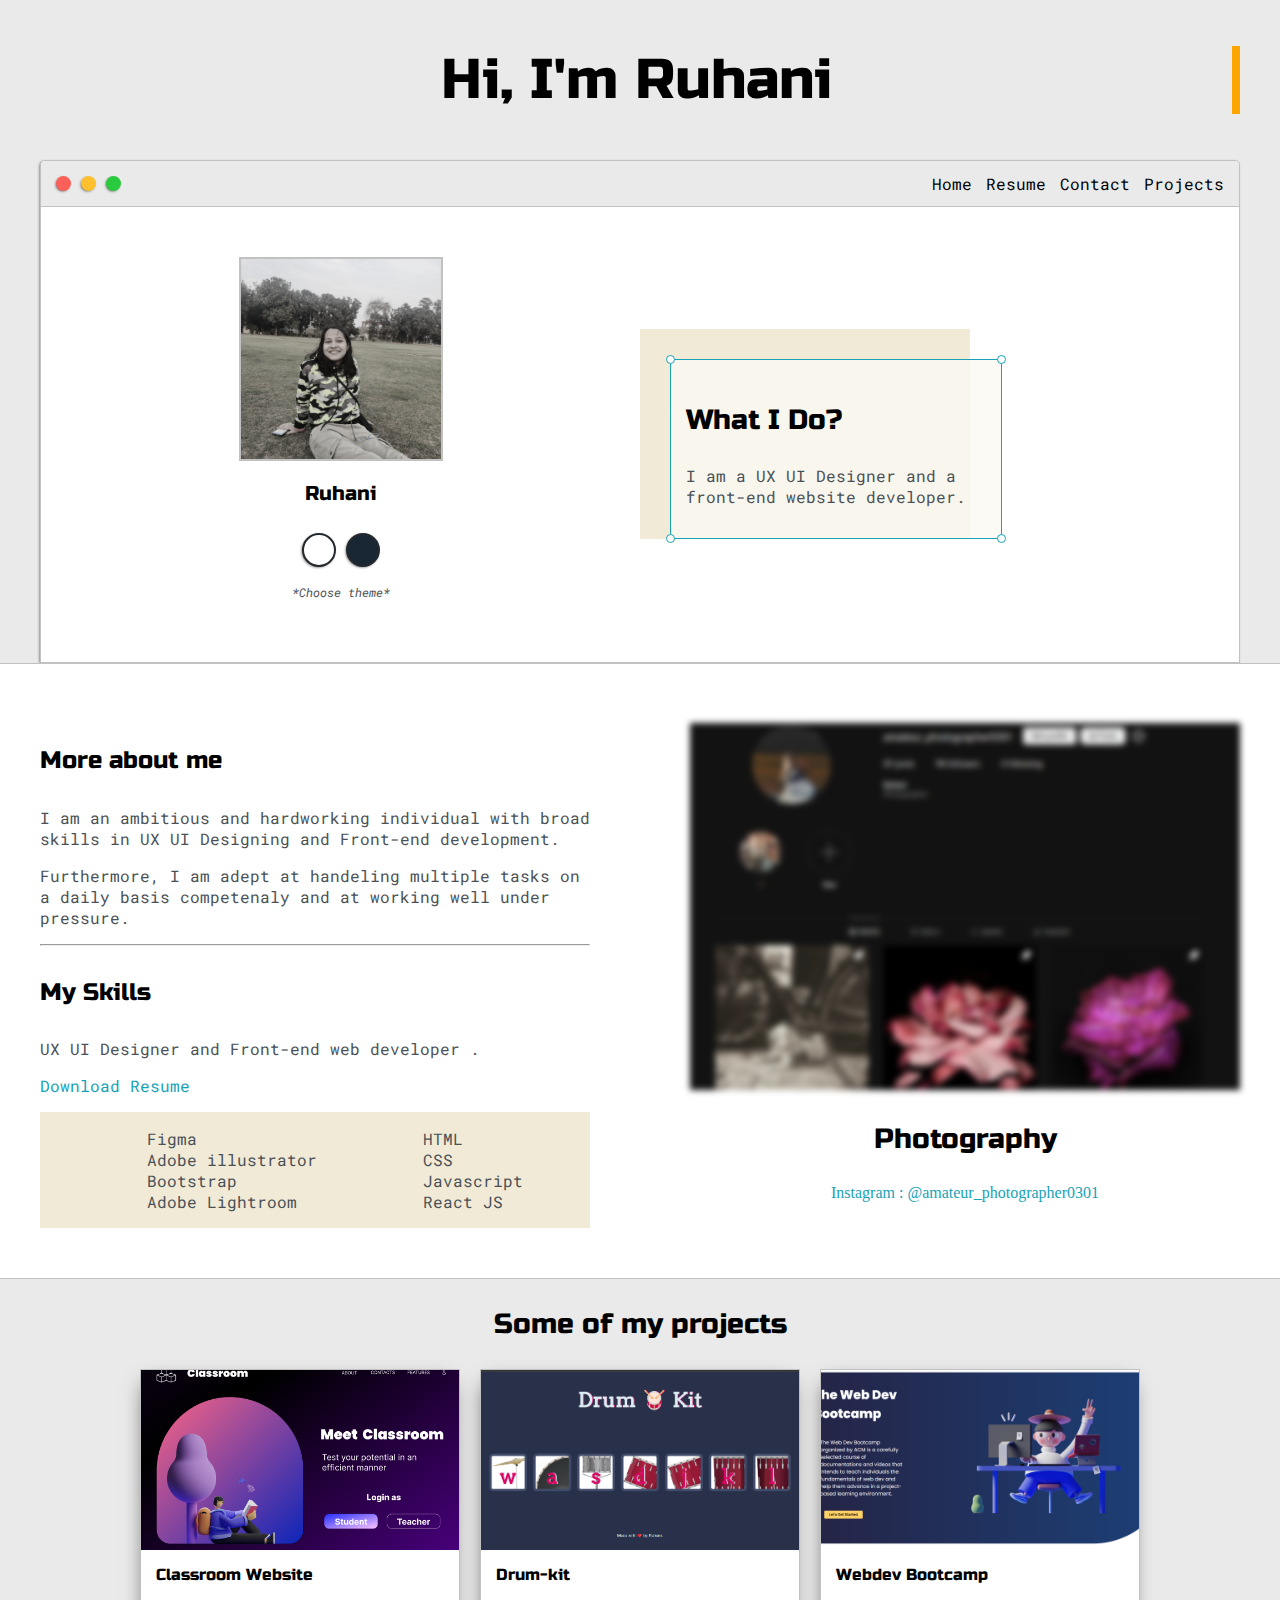
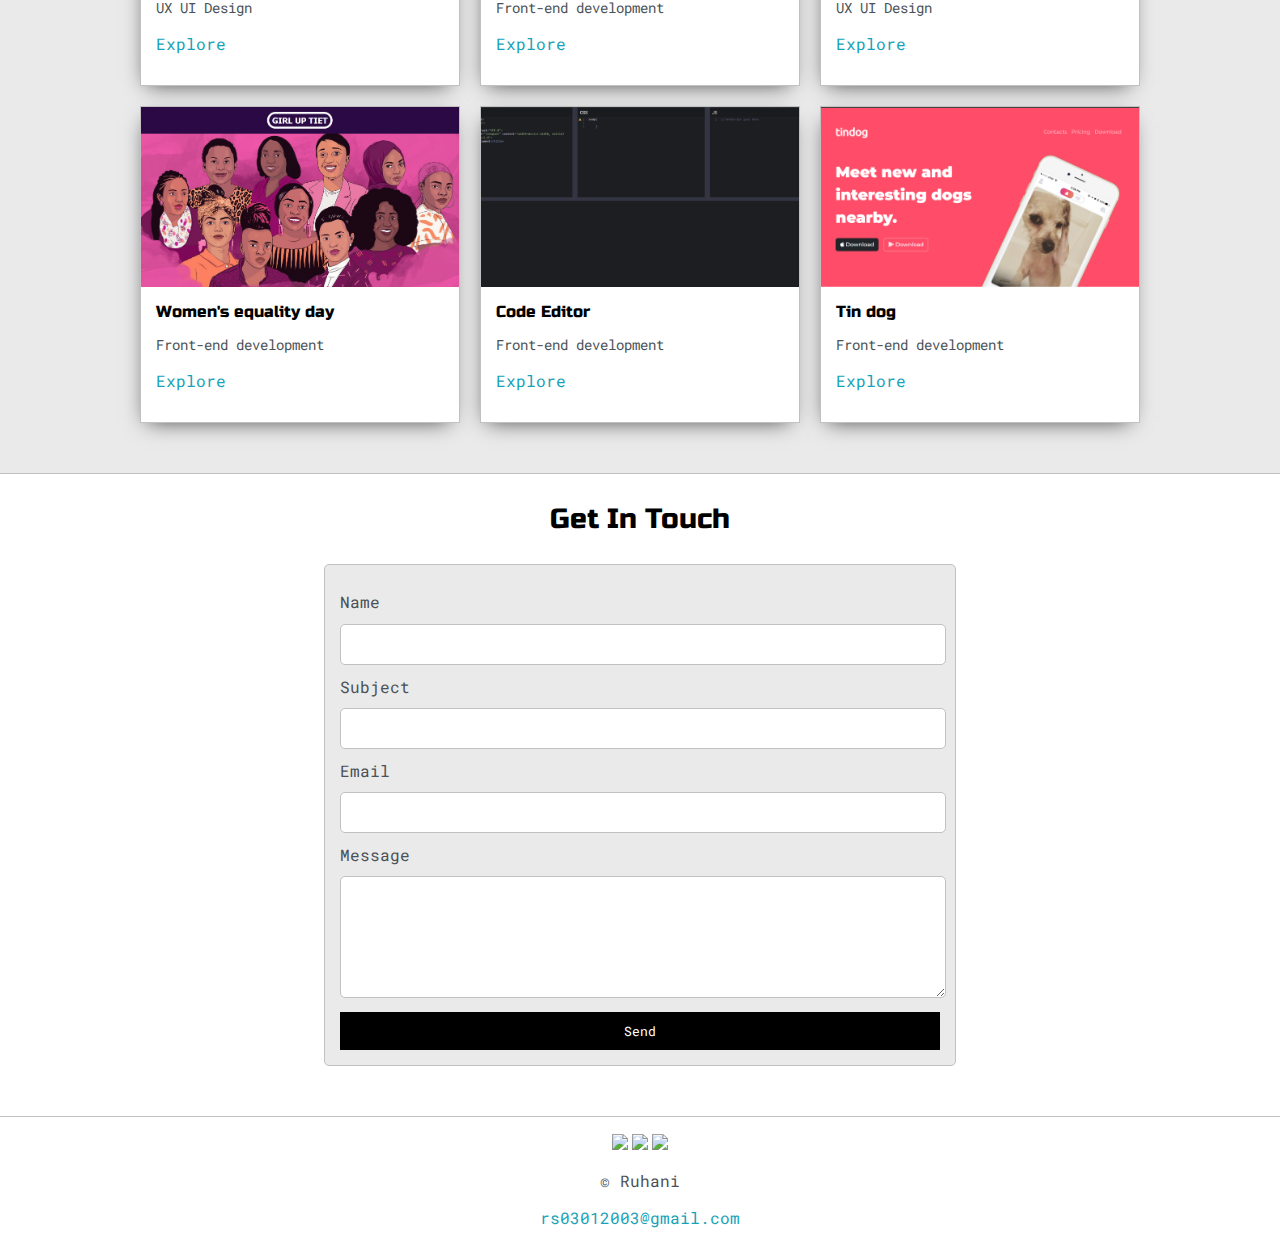
==== index.html @ 58c83f44 "Update index.html" ====
<!DOCTYPE html>
<html>
<head>
	<title>Ruhani</title>


	<meta name="viewport" content="width=device-width, initial-scale=1, maximum-scale=1, minimum-scale=1" />

	<link href="https://fonts.googleapis.com/css2?family=Russo+One&display=swap" rel="stylesheet">

	<link href="https://fonts.googleapis.com/css2?family=Roboto+Mono:wght@500&family=Russo+One&display=swap" rel="stylesheet">

	<link rel="stylesheet" type="text/css" href="styles.css">
	<link id="theme-style" rel="stylesheet" type="text/css" href="">
</head>
<body>

	<section class="s1">
		<div class="main-container">
			<div class="greeting-wrapper">
				<h1 class="hi">Hi, I'm Ruhani</h1>
			</div>
      <div class="intro-wrapper">
				<div class="nav-wrapper">

					<!-- Link around dots-wrapper added after tutorial video -->
					<a href="index.html">
						<div class="dots-wrapper">
							<div id="dot-1" class="browser-dot"></div>
							<div id="dot-2" class="browser-dot"></div>
							<div id="dot-3" class="browser-dot"></div>
						</div>
					</a>


					<ul id="navigation">
						<span><li><a href="index.html">Home</a></li></span>
						<span>
						<li><a href="resume.html">Resume</a></li></span>
					<span><li><a href="index.html#contact">Contact</a></li></span>
					<li>
						 <a href="index.html#projects">Projects</a>
 						</li>

					</ul>
				</div>
        <div class="left-column">
					<img id="profile_pic" src="img.jpg">
					<h5 style="text-align: center;line-height: 0;">Ruhani</h5>

					<div id="theme-options-wrapper">
						<div data-mode="light" id="light-mode" class="theme-dot"></div>
						<div data-mode="blue" id="blue-mode" class="theme-dot"></div>
					</div>

					<p id="settings-note">*Choose theme*</p>
				</div>
        <div class="right-column">

					<div id="preview-shadow">
						<div id="preview">
							<div id="corner-tl" class="corner"></div>
							<div id="corner-tr" class="corner"></div>
							<h3>What I Do?</h3>
							<p>I am a UX UI Designer and a front-end website developer.</p>
							<div id="corner-br" class="corner"></div>
							<div id="corner-bl" class="corner"></div>
						</div>
					</div>
				</div>
			</div>
		</div>
	</section>
  <section class="s2">
		<div class="main-container">

			<div class="about-wrapper">
				<div class="about-me">
					<h4>More about me</h4>
          <p>I am an ambitious and hardworking individual with broad skills in UX UI Designing and Front-end development.</p>
          <p>Furthermore, I am adept at handeling multiple tasks on a daily basis competenaly and at working well under pressure.</p>
          <hr>

					<h4>My Skills</h4>

					<p>UX UI Designer and Front-end web developer .</p>
<p>
  <a href="Resume.pdf">Download Resume</a></p>
          <div id="skills">
						<ul>
							<li>Figma</li>
							<li>Adobe illustrator</li>
							<li>Bootstrap</li>
              <li>
                Adobe Lightroom
              </li>
						</ul>

						<ul>
							<li>HTML</li>
							<li>CSS</li>
							<li>Javascript</li>
							<li>React JS</li>
						</ul>

					</div>

				</div>
        <div class="social-links">
       				<a href="https://www.instagram.com/amateur_photographer0301/c"><img id="social_img" src="sc.png"></a>
       					<h3>Photography</h3>

       					<a target="_blank" href="https://www.instagram.com/amateur_photographer0301/">Instagram : @amateur_photographer0301</a>
       					<br>
       				</div>
       			</div>

       		</div>
       	</section>
        <section id="projects" class="s1">
      		<div class="main-container">
      			<h3 style="text-align: center;">Some of my projects</h3>

      			<div class="post-wrapper">

      				<div>
      					<div class="post">
      						<a href="https://www.figma.com/file/xwanx9WBOenr9m5w8XetvR/classroom?node-id=0%3A1&t=QHtj2u2IHpOjBdcT-1"><img class="thumbnail" src="classroom.png">
      						<div class="post-preview">
      							<h6 class="post-title">Classroom Website</h6>
      							<p class="post-intro">UX UI Design </p>
      							<p>
                    <a href="https://www.figma.com/file/xwanx9WBOenr9m5w8XetvR/classroom?node-id=0%3A1&t=QHtj2u2IHpOjBdcT-1">Explore</a>
                    </p>
      						</div></a>
      					</div>
      				</div>
              <div>
					<div class="post">
						<img class="thumbnail" src="drumkit.png">
						<div class="post-preview">
							<h6 class="post-title">Drum-kit</h6>
							<p class="post-intro">Front-end development</p>
							<p>
              <a href="">Explore</a>
              </p>
						</div>
					</div>
				</div>
        <div>
					<div class="post">
						<a href="https://acm-webdev-site.netlify.app/"><img class="thumbnail" src="webdev.png">
						<div class="post-preview">
							<h6 class="post-title">Webdev Bootcamp</h6>
							<p class="post-intro">UX UI Design</p>
							<p>
            <a href="https://acm-webdev-site.netlify.app/">Explore</a></p>
						</div></a>
					</div>
				</div>
				<div class="post">
					<a href="https://ruhani0301.github.io/Women_Equality/"><img class="thumbnail" src="wmneq.png">
					<div class="post-preview">
						<h6 class="post-title">Women's equality day</h6>
						<p class="post-intro">Front-end development</p>
						<p>
						<a href="https://ruhani0301.github.io/Women_Equality/">Explore</a>
						</p>
					</div></a>

			</div>
			<div class="post">
				<a href="https://ruhani0301.github.io/codeditor/"><img class="thumbnail" src="markdown.png">
				<div class="post-preview">
					<h6 class="post-title">Code Editor</h6>
					<p class="post-intro">Front-end development</p>
					<p>
					<a href="https://ruhani0301.github.io/codeditor/">Explore</a>
					</p>
				</div></a>


		</div>
		<div class="post">
			<a href="https://ruhani0301.github.io/TINDOG/"><img class="thumbnail" src="tindog.png"></a>
			<div class="post-preview">
				<h6 class="post-title">Tin dog</h6>
				<p class="post-intro">Front-end development</p>
				<p>
				<a href="https://ruhani0301.github.io/TINDOG/">Explore</a>
				</p>
			</div>

	</section>
  <section class="s2">
		<div class="main-container">
			<a href=""></a>
			<h3 style="text-align: center;">Get In Touch</h3>

			<form id="contact-form"  action="mailto:rs03012003@gmail.com">
				<a name="contact"></a>

				<label>Name</label>
				<input class="input-field" type="text" name="name">

				<label>Subject</label>
				<input class="input-field" type="text" name="subject">

				<label>Email</label>
				<input class="input-field" type="text" name="email">

				<label>Message</label>
				<textarea class="input-field" name="message"></textarea>

				<input id="submit-btn" type="submit" value="Send" >
			</form>
		</div>
	</section>
  <div class="footer">
  <p></p>
</div>
<footer>
  <div style="text-align: center" class="footerlinks">
    <a href="https://www.instagram.com/amateur_photographer0301/c"><img src="https://img.icons8.com/stickers/50/null/instagram-new--v1.png"/></a>
  <span> <a href="https://www.linkedin.com/in/ruhani-05323522a/"><img src="https://img.icons8.com/stickers/50/null/linkedin-circled.png"/></a></span>
<span><a href="https://github.com/ruhani0301"><img src="https://img.icons8.com/stickers/50/null/github.png"/></a></span>
  </div>
  <p  style="text-align: center">© Ruhani </p>
  <p style="text-align: center"><a href="mailto:rs03012003@gmail.com">rs03012003@gmail.com</a></p>
</footer>

	<script type="text/javascript" src="script.js"></script>
</body>
</html>

</body>
---- styles.css ----
:root{
	--mainColor:#eaeaea;
	--secondaryColor:#fff;

	--borderColor:#c1c1c1;

	--mainText:black;
	--secondaryText:#4b5156;

	--themeDotBorder:#24292e;

	--previewBg:rgb(251, 249, 243, 0.8);
	--previewShadow:#f0ead6;


	--buttonColor:black;


}



html, body{
	padding: 0;
	margin: 0;
	scroll-behavior: smooth;
}

body *{
	transition: 0.3s;
}


h1, h2, h3, h4, h5, h6, strong{
	color: var(--mainText);
	font-family: 'Russo One', sans-serif;
	font-weight: 500;
}

p, li, span, label, input, textarea{
	color: var(--secondaryText);
	font-family: 'Roboto Mono', monospace;
}

a{
	text-decoration: none;
	color:#17a2b8;
}

ul{
	list-style: none;
}

h1 { font-size: 56px;}
h2 { font-size: 36px;}
h3 { font-size: 28px;}
h4 { font-size: 24px;}
h5 { font-size: 20px;}
h6 { font-size: 16px;}


.s1{
	background-color: var(--mainColor);
	border-bottom:1px solid var(--borderColor);
	overflow:auto;
}

.s2{
	background-color: var(--secondaryColor);
	border-bottom:1px solid var(--borderColor);
	overflow:auto;
}




.main-container{
	width: 1200px;
	margin: 0 auto;
}


.greeting-wrapper{
	display: grid;
	text-align: center;
	align-content: center;
	min-height: 10em;
  @keyframes typing {
  from { width: 0 }
  to { width: 100% }
}


}

.intro-wrapper{
	background-color: var(--secondaryColor);
	border:1px solid var(--borderColor);
	border-radius:5px 5px 0 0;


	-webkit-box-shadow: -1px 1px 3px -1px rgba(0,0,0,0.75);
	-moz-box-shadow: -1px 1px 3px -1px rgba(0,0,0,0.75);
	box-shadow: -1px 1px 3px -1px rgba(0,0,0,0.75);

	display: grid;
	grid-template-columns: 1fr 1fr;
	grid-template-areas:
		'nav-wrapper nav-wrapper'
		'left-column right-column'
	;
}


.nav-wrapper{
	border-radius:5px 5px 0 0;
	grid-area:nav-wrapper;
	border-bottom: 1px solid var(--borderColor);
	display: flex;
	justify-content: space-between;
	align-items: center;
	background-color: var(--mainColor);
}

#navigation a{
	color:var(--mainText);
}


#navigation{
	margin:0;
	padding: 10px;
}

#navigation li{
	display: inline-block;
	margin-right: 5px;
	margin-left:5px;
}

.dots-wrapper{
	display: flex;
	padding: 10px;
}

#dot-1{
	background-color:  #FC6058;
}

#dot-2{
	background-color:  #FEC02F;
}

#dot-3{
	background-color:  #2ACA3E;
}

.browser-dot{
	background-color: black;
	height: 15px;
	width: 15px;
	border-radius: 50%;
	margin: 5px;

	-webkit-box-shadow: -1px 1px 3px -1px rgba(0,0,0,0.75);
	-moz-box-shadow: -1px 1px 3px -1px rgba(0,0,0,0.75);
	box-shadow: -1px 1px 3px -1px rgba(0,0,0,0.75);

}


.left-column{
	grid-area: left-column;
	padding-top:50px;
	padding-bottom: 50px;
}

#profile_pic{
	display: block;
	margin:0 auto;

	height: 200px;
	width: 200px;
	object-fit: cover;
	border:2px solid var(--borderColor);
}


#theme-options-wrapper{
	display: flex;
	justify-content: center;
}

.theme-dot{
	height: 30px;
	width: 30px;
	background-color: black;
	border-radius: 50%;

	margin: 5px;
	border:2px solid var(--themeDotBorder);

	-webkit-box-shadow: -1px 1px 3px -1px rgba(0,0,0,0.75);
	-moz-box-shadow: -1px 1px 3px -1px rgba(0,0,0,0.75);
	box-shadow: -1px 1px 3px -1px rgba(0,0,0,0.75);

	cursor: pointer;
}


.theme-dot:hover{
	border-width: 5px;
}


#light-mode{
	background-color: #fff;
}

#blue-mode{
	background-color: #192734;
}

#green-mode{
	background-color: #78866b;
}

#purple-mode{
	background-color: #7E4C74;
}

#settings-note{
	font-size: 12px;
	font-style: italic;
	text-align: center;
}

.right-column{
	grid-area: right-column;
	display: grid;
	align-content: center;

	padding-top: 50px;
	padding-bottom: 50px;
}


#preview-shadow{
	background-color: var(--previewShadow);
	max-width: 300px;
	height: 180px;
	padding-left: 30px;
	padding-top: 30px;
}

#preview{
	width: 300px;
	border:1.5px solid #17a2b8;
	background-color: var(--previewBg);
	padding:15px;
	position: relative;
}

.corner{
	width:7px;
	height: 7px;
	border-radius: 50%;
	border:1.5px solid #17a2b8;
	background-color: #fff;
	position: absolute;
}

#corner-tl{
	top:-5px;
	left: -5px
}

#corner-tr{
	top:-5px;
	right: -5px
}


#corner-br{
	bottom:-5px;
	right: -5px
}


#corner-bl{
	bottom:-5px;
	left: -5px
}

.about-wrapper{
	display: grid;
	grid-template-columns: repeat(auto-fit, minmax(320px, 1fr));
	padding-bottom: 50px;
	padding-top: 50px;
	gap:100px;
}


#skills{
	display: flex;
	justify-content: space-evenly;
	background-color: var(--previewShadow);
}

.social-links{
	display: grid;
	align-content: center;
	text-align: center;
}

#social_img{
	width: 100%;
}


.post-wrapper{
	display: grid;
	grid-template-columns: repeat(auto-fit, 320px);
	gap:20px;
	justify-content: center;
	padding-bottom: 50px;
}

.post{
	border:1px solid var(--borderColor);
	-webkit-box-shadow: -2px 7px 21px -9px rgba(0,0,0,0.75);
	-moz-box-shadow: -2px 7px 21px -9px rgba(0,0,0,0.75);
	box-shadow: -2px 7px 21px -9px rgba(0,0,0,0.75);
}

.thumbnail{
	display: block;
	width: 100%;
	height:180px;
	object-fit: cover;
}

.post-preview{
	background-color: #fff;
	padding:15px;
}

.post-title{
	color:black;
	margin: 0;
}

.post-intro{
	color:#4b5156;
	font-size: 14px;
}


#contact-form{
	display: block;
	max-width: 600px;
	margin: 0 auto;
	border: 1px solid var(--borderColor);
	padding: 15px;
	border-radius: 5px;
	background-color: var(--mainColor);
	margin-bottom: 50px;

}

#contact-form label{
	line-height: 2.7em;
}

#contact-form textarea{
	min-height: 100px;
	font-size: 14px;
}


.input-field{
	width: 100%;
	padding-top: 10px;
	padding-bottom:10px;
	background-color: var(--secondaryColor);
	border-radius: 5px;
	border:1px solid var(--borderColor);
	font-size: 14px;
}


#submit-btn{
	margin-top: 10px;
	width: 100%;
	padding-top: 10px;
	padding-bottom:10px;
	color: #fff;
	background-color: var(--buttonColor);
	border:none;
}


@media screen and (max-width: 1200px){
	.main-container{
		width: 95%;
	}
}

@media screen and (max-width: 800px){
	.intro-wrapper{
		grid-template-columns: 1fr;
		grid-template-areas:
			'nav-wrapper'
			'left-column'
			'right-column'
		;
	}

	.right-column{
		justify-content: center;
	}

}

@media screen and (max-width: 400px){
	#preview-shadow{
		max-width: 280px;
		height: 180px;
		padding-left: 10px;
		padding-top: 10px;
	}

	#preview{
		width: 280px;

	}

}
.hi{
  overflow: hidden;
  border-right: .15em solid orange;
  white-space: nowrap;
  animation:
    typing 3.5s steps(30, end),
    blink-caret .5s step-end infinite;
}


@keyframes typing {
  from { width: 0 }
  to { width: 100% }
}


@keyframes blink-caret {
  from, to { border-color: transparent }
  50% { border-color: orange }
}

.post:hover  {
  transform: rotateY(180deg);
}
#social_img {
	-webkit-filter: blur(3px);
	filter: blur(3px);
	-webkit-transition: .3s ease-in-out;
	transition: .3s ease-in-out;
}
#social_img:hover {
	-webkit-filter: blur(0);
	filter: blur(0);
}
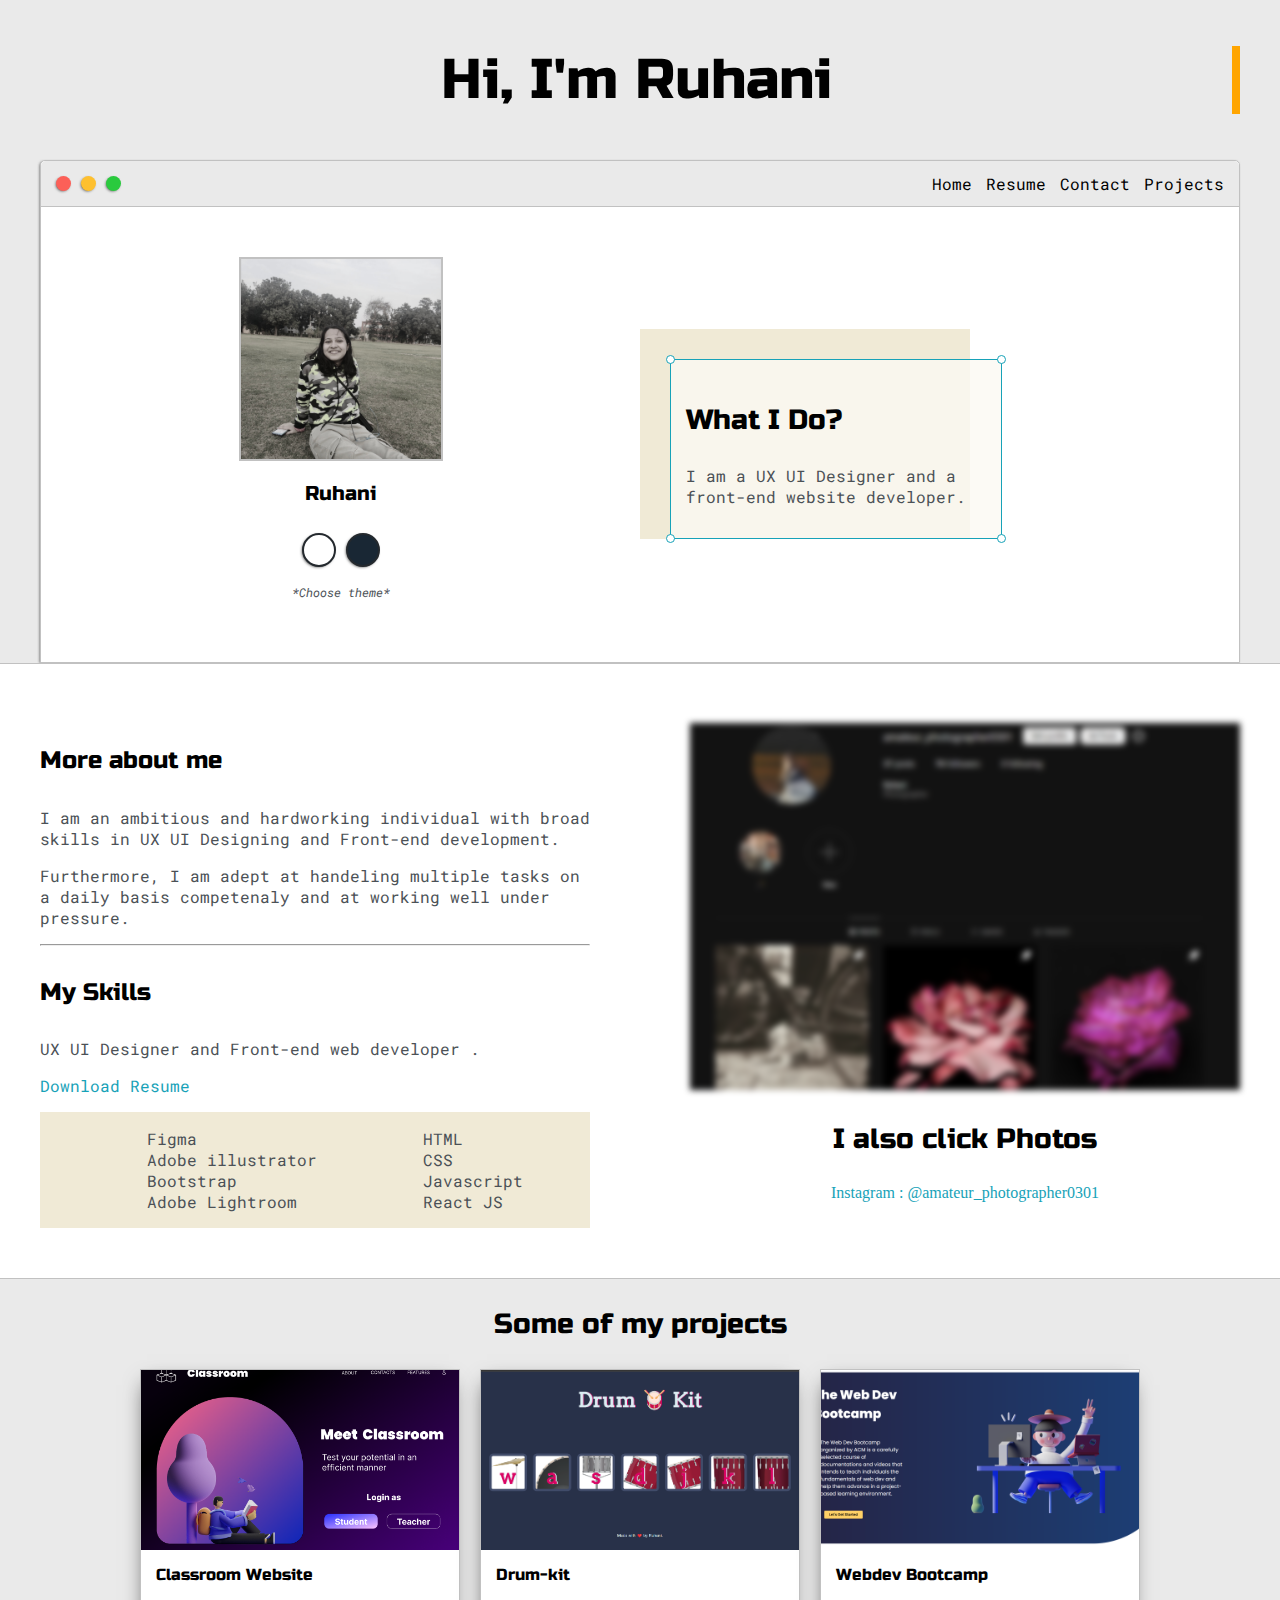
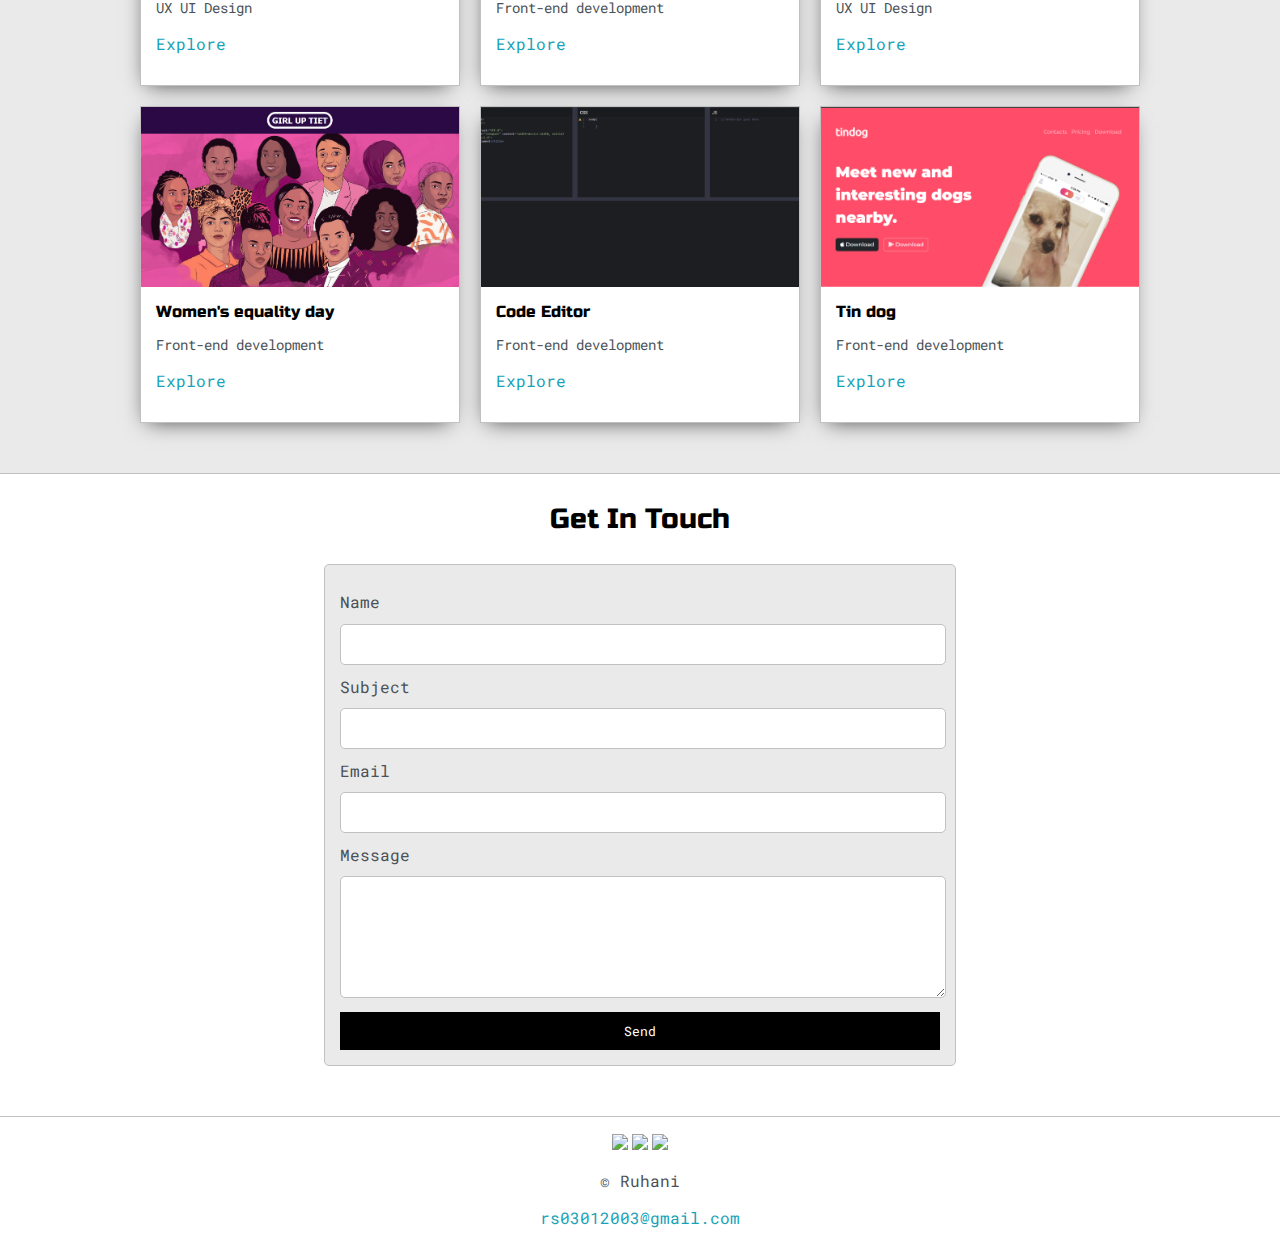
==== commit 8cba4552: "Update index.html" ====
--- a/index.html
+++ b/index.html
@@ -107,8 +107,8 @@
 
 				</div>
         <div class="social-links">
-       				<a href="https://www.instagram.com/amateur_photographer0301/c"><img id="social_img" src="sc.png"></a>
-       					<h3>Photography</h3>
+       				<a href="https://www.instagram.com/amateur_photographer0301/"><img id="social_img" src="sc.png"></a>
+       					<h3>I also click Photos</h3>
 
        					<a target="_blank" href="https://www.instagram.com/amateur_photographer0301/">Instagram : @amateur_photographer0301</a>
        					<br>
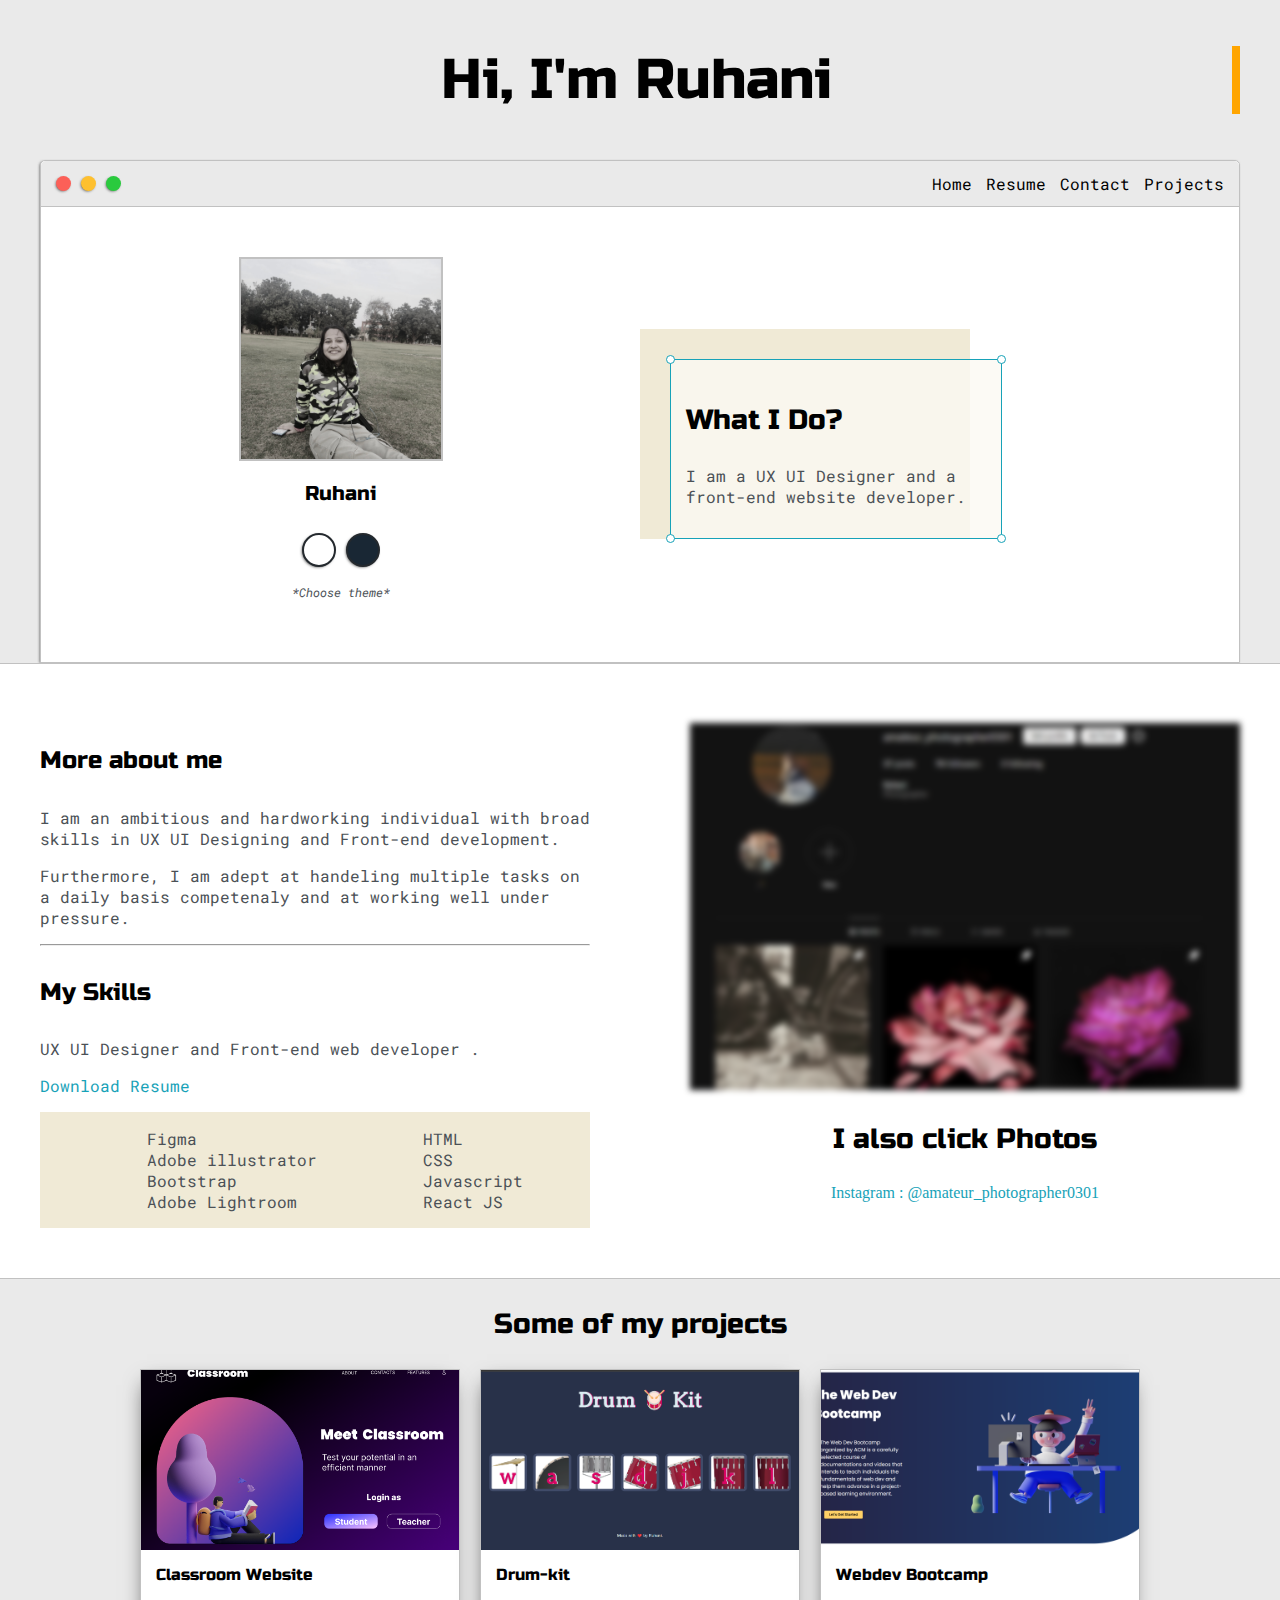
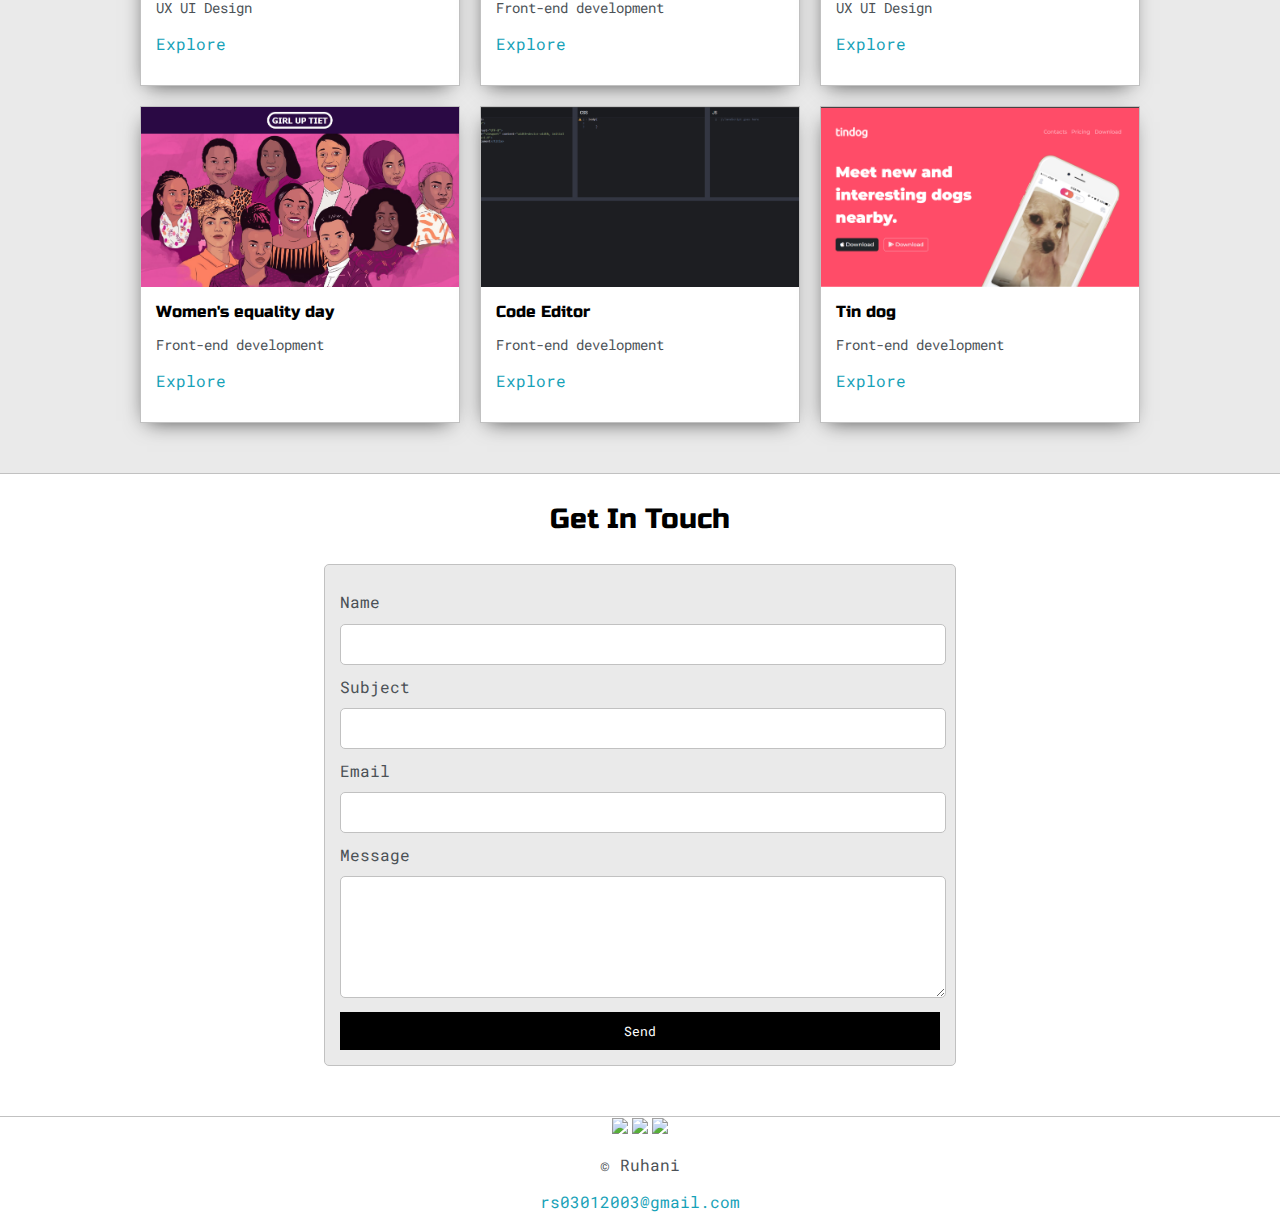
==== commit bb734db1: "Update index.html" ====
--- a/index.html
+++ b/index.html
@@ -1,7 +1,9 @@
 <!DOCTYPE html>
 <html>
 <head>
+	<link rel="shortcut icon" href="favicon (1).ico">
 	<title>Ruhani</title>
+	
 
 
 	<meta name="viewport" content="width=device-width, initial-scale=1, maximum-scale=1, minimum-scale=1" />
@@ -107,7 +109,7 @@
 
 				</div>
         <div class="social-links">
-       				<a href="https://www.instagram.com/amateur_photographer0301/"><img id="social_img" src="sc.png"></a>
+       				<a href="https://instagram.com/amateur_photographer0301?igshid=NTdlMDg3MTY="><img id="social_img" src="sc.png"></a>
        					<h3>I also click Photos</h3>
 
        					<a target="_blank" href="https://www.instagram.com/amateur_photographer0301/">Instagram : @amateur_photographer0301</a>
@@ -136,15 +138,15 @@
       					</div>
       				</div>
               <div>
-					<div class="post">
+					<a href="https://ruhani0301.github.io/drum-it/"><div class="post">
 						<img class="thumbnail" src="drumkit.png">
 						<div class="post-preview">
 							<h6 class="post-title">Drum-kit</h6>
 							<p class="post-intro">Front-end development</p>
 							<p>
-              <a href="">Explore</a>
+              <a href="https://ruhani0301.github.io/drum-it/">Explore</a>
               </p>
-						</div>
+						</div></a>
 					</div>
 				</div>
         <div>
@@ -217,11 +219,10 @@
 		</div>
 	</section>
   <div class="footer">
-  <p></p>
 </div>
 <footer>
   <div style="text-align: center" class="footerlinks">
-    <a href="https://www.instagram.com/amateur_photographer0301/c"><img src="https://img.icons8.com/stickers/50/null/instagram-new--v1.png"/></a>
+    <a href="https://instagram.com/amateur_photographer0301?igshid=NTdlMDg3MTY="><img src="https://img.icons8.com/stickers/50/null/instagram-new--v1.png"/></a>
   <span> <a href="https://www.linkedin.com/in/ruhani-05323522a/"><img src="https://img.icons8.com/stickers/50/null/linkedin-circled.png"/></a></span>
 <span><a href="https://github.com/ruhani0301"><img src="https://img.icons8.com/stickers/50/null/github.png"/></a></span>
   </div>
--- a/styles.css
+++ b/styles.css
@@ -458,7 +458,7 @@
 }
 
 .post:hover  {
-  transform: rotateY(180deg);
+  transform: rotateY(30deg);
 }
 #social_img {
 	-webkit-filter: blur(3px);
